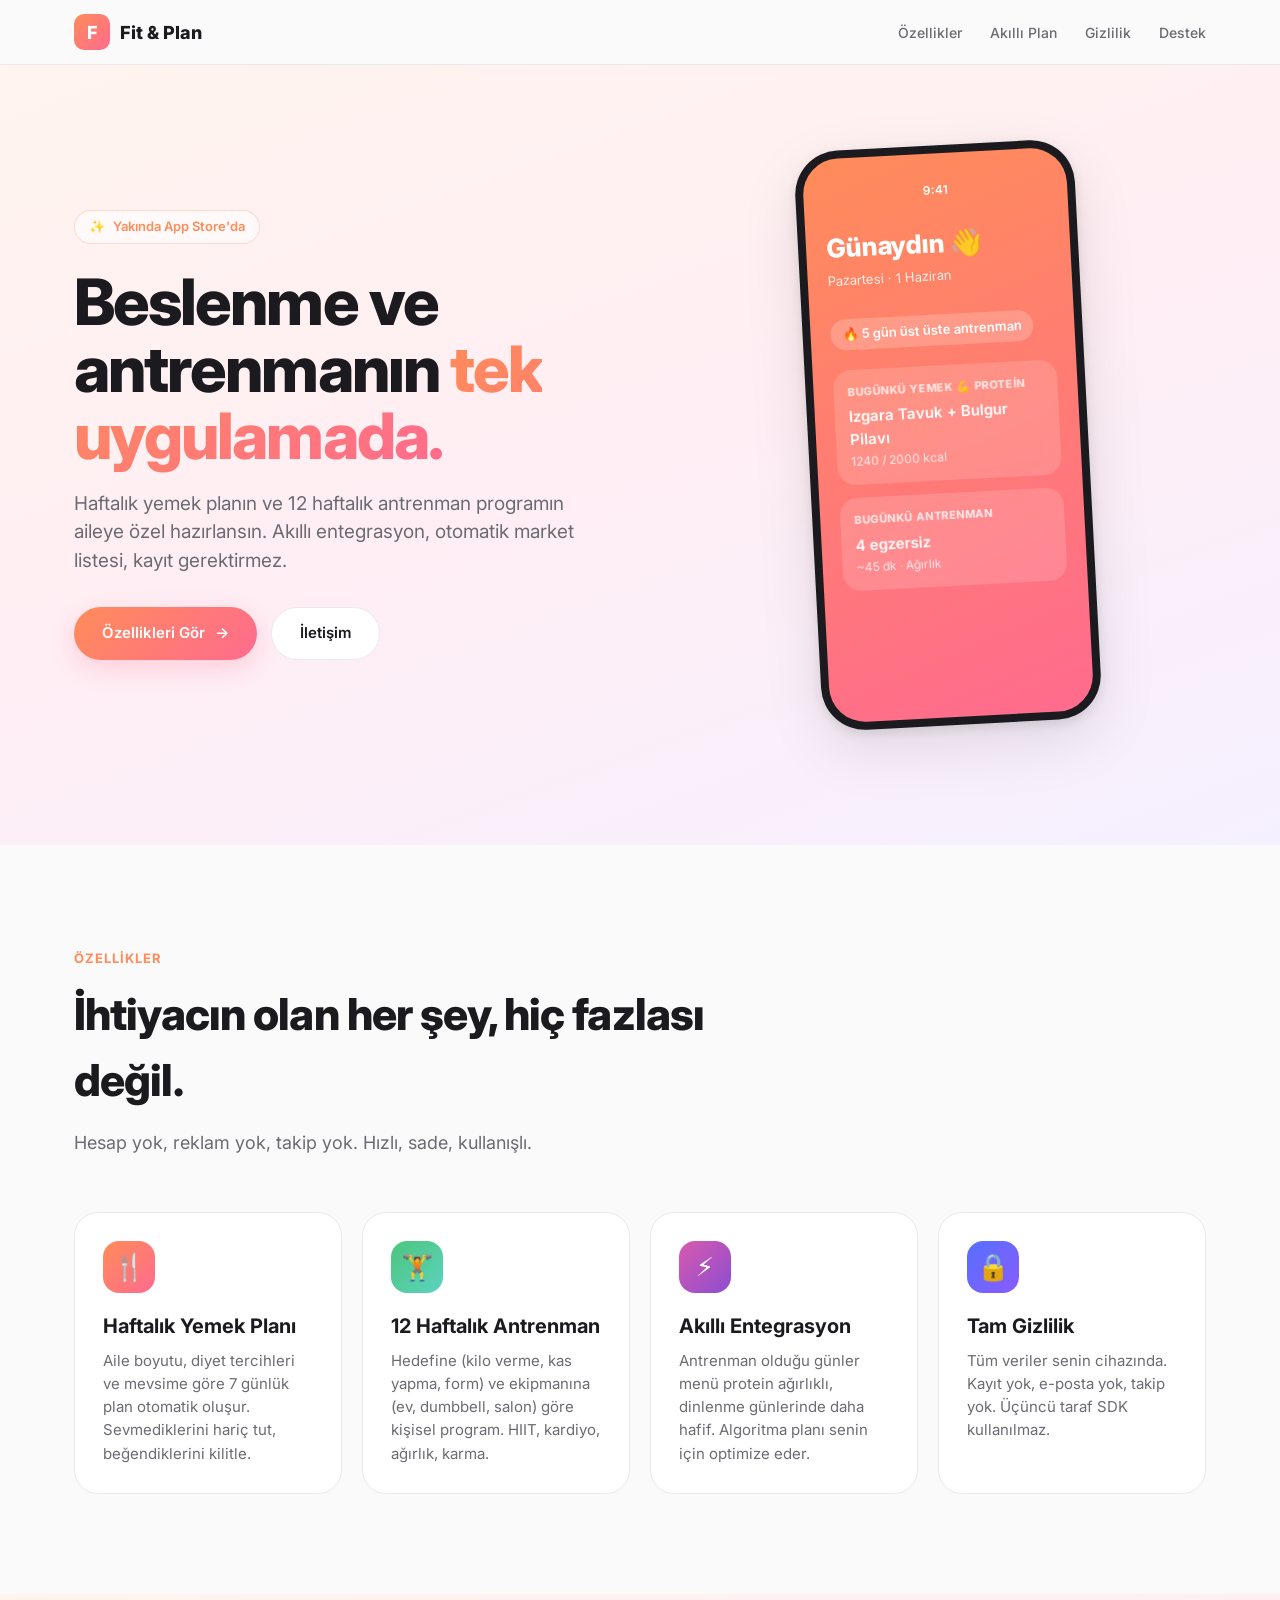
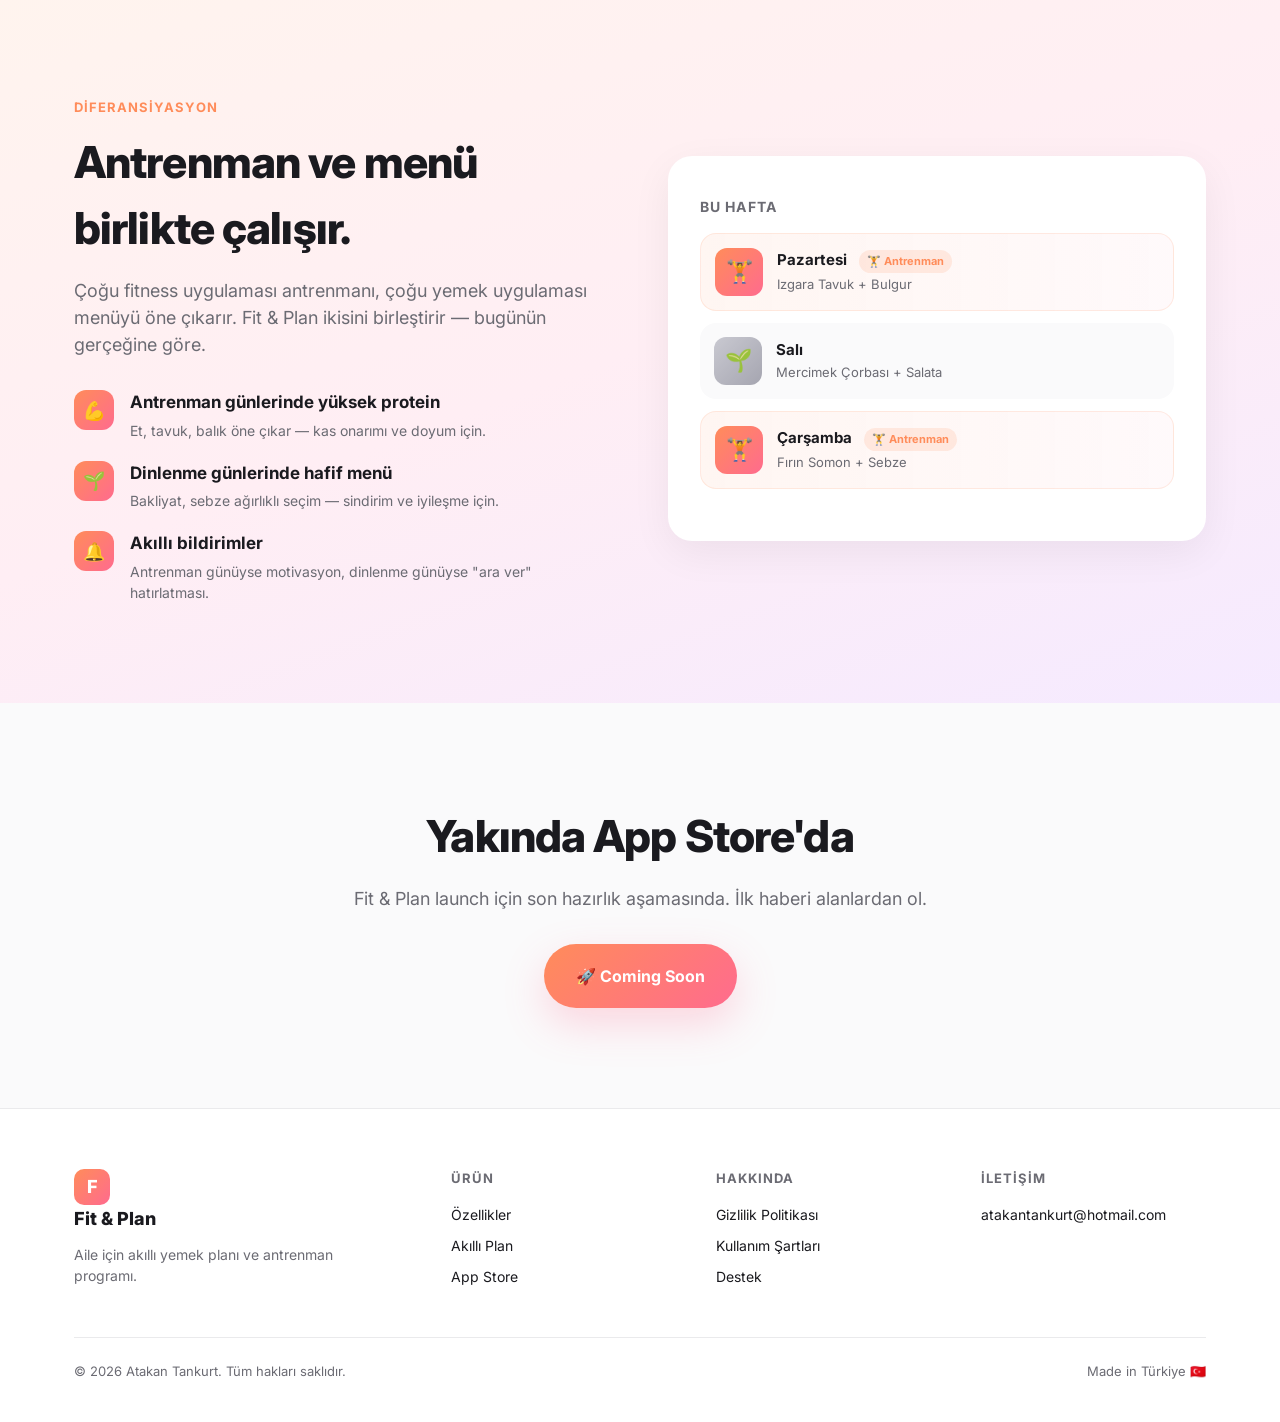
==== index.html @ aa889491 "Add files via upload" ====
<!DOCTYPE html>
<html lang="tr">
<head>
<meta charset="UTF-8" />
<meta name="viewport" content="width=device-width, initial-scale=1.0" />
<meta name="description" content="Fit & Plan — Haftalık yemek planı ve 12 haftalık antrenman programı tek uygulamada. Aileye özel, akıllı, ücretsiz." />
<meta name="theme-color" content="#FF8C5A" />
<title>Fit & Plan — Haftalık Yemek & Antrenman Planı</title>

<!-- Open Graph / sosyal medya -->
<meta property="og:title" content="Fit & Plan — Haftalık Yemek & Antrenman" />
<meta property="og:description" content="Aile için akıllı yemek planı, kişisel 12 haftalık antrenman programı. Ücretsiz, kayıt yok." />
<meta property="og:type" content="website" />

<link rel="preconnect" href="https://fonts.googleapis.com">
<link rel="preconnect" href="https://fonts.gstatic.com" crossorigin>
<link href="https://fonts.googleapis.com/css2?family=Inter:wght@400;500;600;700;800&display=swap" rel="stylesheet">

<style>
    :root {
        --orange-1: #FF8C5A;
        --orange-2: #FF6B8E;
        --green-1: #4DC57C;
        --green-2: #5BD3C0;
        --indigo-1: #5570FF;
        --indigo-2: #8A5BFF;
        --pink-1: #D85AAD;
        --pink-2: #8C4DD1;
        --bg: #FAFAFB;
        --card: #FFFFFF;
        --text: #1A1A1F;
        --text-secondary: #6B6B73;
        --border: #EAEAEC;
        --shadow: 0 12px 40px rgba(0, 0, 0, 0.06);
        --shadow-lg: 0 20px 60px rgba(0, 0, 0, 0.10);
    }

    * { margin: 0; padding: 0; box-sizing: border-box; }

    html { scroll-behavior: smooth; }

    body {
        font-family: 'Inter', -apple-system, BlinkMacSystemFont, 'SF Pro Rounded', system-ui, sans-serif;
        color: var(--text);
        background: var(--bg);
        line-height: 1.5;
        -webkit-font-smoothing: antialiased;
        -moz-osx-font-smoothing: grayscale;
    }

    a { color: inherit; text-decoration: none; }

    .container { max-width: 1180px; margin: 0 auto; padding: 0 24px; }

    /* ============ NAVBAR ============ */
    .navbar {
        position: sticky;
        top: 0;
        background: rgba(250, 250, 251, 0.85);
        backdrop-filter: saturate(180%) blur(20px);
        -webkit-backdrop-filter: saturate(180%) blur(20px);
        z-index: 100;
        border-bottom: 1px solid var(--border);
    }
    .navbar .inner {
        display: flex;
        justify-content: space-between;
        align-items: center;
        height: 64px;
    }
    .logo {
        display: flex;
        align-items: center;
        gap: 10px;
        font-weight: 800;
        font-size: 18px;
    }
    .logo-mark {
        width: 36px; height: 36px;
        border-radius: 10px;
        background: linear-gradient(135deg, var(--orange-1), var(--orange-2));
        display: grid; place-items: center;
        color: white;
        font-size: 18px;
    }
    .nav-links {
        display: flex;
        gap: 28px;
        font-size: 14px;
        font-weight: 500;
        color: var(--text-secondary);
    }
    .nav-links a:hover { color: var(--text); }

    /* ============ HERO ============ */
    .hero {
        padding: 80px 0 120px;
        background: linear-gradient(160deg, #FFF4EE 0%, #FFEEF4 50%, #F5F0FF 100%);
        position: relative;
        overflow: hidden;
    }
    .hero-content {
        display: grid;
        grid-template-columns: 1.1fr 1fr;
        gap: 48px;
        align-items: center;
    }
    .hero-badge {
        display: inline-flex;
        align-items: center;
        gap: 8px;
        padding: 6px 14px;
        background: rgba(255, 255, 255, 0.6);
        border: 1px solid rgba(255, 140, 90, 0.3);
        border-radius: 100px;
        font-size: 13px;
        font-weight: 600;
        color: var(--orange-1);
        margin-bottom: 24px;
    }
    .hero h1 {
        font-size: clamp(38px, 5.5vw, 64px);
        font-weight: 800;
        line-height: 1.05;
        letter-spacing: -0.03em;
        margin-bottom: 20px;
    }
    .hero h1 .gradient-text {
        background: linear-gradient(135deg, var(--orange-1), var(--orange-2));
        -webkit-background-clip: text;
        background-clip: text;
        -webkit-text-fill-color: transparent;
    }
    .hero p.lead {
        font-size: 19px;
        color: var(--text-secondary);
        margin-bottom: 32px;
        max-width: 520px;
    }
    .cta-row {
        display: flex;
        gap: 14px;
        flex-wrap: wrap;
    }
    .btn {
        display: inline-flex;
        align-items: center;
        gap: 10px;
        padding: 14px 28px;
        border-radius: 100px;
        font-weight: 600;
        font-size: 15px;
        border: none;
        cursor: pointer;
        transition: transform 0.2s, box-shadow 0.2s;
    }
    .btn-primary {
        background: linear-gradient(135deg, var(--orange-1), var(--orange-2));
        color: white;
        box-shadow: 0 8px 24px rgba(255, 107, 142, 0.25);
    }
    .btn-primary:hover { transform: translateY(-1px); box-shadow: 0 12px 32px rgba(255, 107, 142, 0.35); }
    .btn-secondary {
        background: white;
        border: 1px solid var(--border);
        color: var(--text);
    }
    .btn-secondary:hover { border-color: var(--text); }

    /* Phone mockup */
    .phone-mockup {
        position: relative;
        display: flex;
        justify-content: center;
        perspective: 1200px;
    }
    .phone {
        width: 280px;
        height: 580px;
        background: #1a1a1f;
        border-radius: 44px;
        padding: 8px;
        box-shadow: var(--shadow-lg), 0 4px 12px rgba(0,0,0,0.1);
        transform: rotate(-3deg);
    }
    .phone-screen {
        background: linear-gradient(160deg, var(--orange-1), var(--orange-2));
        border-radius: 36px;
        height: 100%;
        padding: 28px 20px;
        color: white;
        position: relative;
        overflow: hidden;
    }
    .phone-time {
        text-align: center;
        font-size: 12px;
        font-weight: 600;
        margin-bottom: 24px;
    }
    .phone-greeting {
        font-size: 26px;
        font-weight: 800;
        margin-bottom: 4px;
    }
    .phone-date {
        font-size: 13px;
        opacity: 0.85;
        margin-bottom: 20px;
    }
    .phone-card {
        background: rgba(255,255,255,0.15);
        backdrop-filter: blur(10px);
        border-radius: 18px;
        padding: 14px;
        margin-bottom: 12px;
    }
    .phone-card-title {
        font-size: 11px;
        font-weight: 700;
        opacity: 0.85;
        text-transform: uppercase;
        letter-spacing: 0.05em;
        margin-bottom: 6px;
    }
    .phone-card-content {
        font-size: 15px;
        font-weight: 600;
    }
    .phone-card-sub {
        font-size: 12px;
        opacity: 0.8;
        margin-top: 2px;
    }
    .phone-streak {
        display: inline-flex;
        align-items: center;
        gap: 6px;
        background: rgba(255,255,255,0.2);
        padding: 6px 12px;
        border-radius: 100px;
        font-size: 13px;
        font-weight: 600;
        margin-top: 8px;
    }

    /* ============ FEATURES ============ */
    .features {
        padding: 100px 0;
    }
    .section-eyebrow {
        display: inline-block;
        font-size: 13px;
        font-weight: 700;
        text-transform: uppercase;
        letter-spacing: 0.08em;
        color: var(--orange-1);
        margin-bottom: 12px;
    }
    .section-title {
        font-size: clamp(30px, 4vw, 44px);
        font-weight: 800;
        letter-spacing: -0.02em;
        margin-bottom: 16px;
        max-width: 700px;
    }
    .section-sub {
        font-size: 18px;
        color: var(--text-secondary);
        max-width: 600px;
        margin-bottom: 56px;
    }
    .feature-grid {
        display: grid;
        grid-template-columns: repeat(auto-fit, minmax(260px, 1fr));
        gap: 20px;
    }
    .feature-card {
        background: var(--card);
        border-radius: 24px;
        padding: 28px;
        border: 1px solid var(--border);
        transition: transform 0.2s, box-shadow 0.2s;
    }
    .feature-card:hover {
        transform: translateY(-4px);
        box-shadow: var(--shadow);
    }
    .feature-icon {
        width: 52px; height: 52px;
        border-radius: 16px;
        display: grid; place-items: center;
        font-size: 26px;
        color: white;
        margin-bottom: 18px;
    }
    .feature-icon.meal   { background: linear-gradient(135deg, var(--orange-1), var(--orange-2)); }
    .feature-icon.train  { background: linear-gradient(135deg, var(--green-1), var(--green-2)); }
    .feature-icon.smart  { background: linear-gradient(135deg, var(--pink-1), var(--pink-2)); }
    .feature-icon.priv   { background: linear-gradient(135deg, var(--indigo-1), var(--indigo-2)); }

    .feature-card h3 {
        font-size: 20px;
        font-weight: 700;
        margin-bottom: 8px;
    }
    .feature-card p {
        font-size: 15px;
        color: var(--text-secondary);
        line-height: 1.55;
    }

    /* ============ HIGHLIGHT (smart integration) ============ */
    .highlight {
        padding: 100px 0;
        background: linear-gradient(160deg, #FFF4EE 0%, #FFEEF4 50%, #F5EAFF 100%);
    }
    .highlight-content {
        display: grid;
        grid-template-columns: 1fr 1fr;
        gap: 56px;
        align-items: center;
    }
    .highlight-points {
        display: flex;
        flex-direction: column;
        gap: 20px;
        margin-top: 32px;
    }
    .highlight-point {
        display: flex;
        gap: 16px;
        align-items: flex-start;
    }
    .highlight-point-icon {
        flex-shrink: 0;
        width: 40px; height: 40px;
        border-radius: 12px;
        background: linear-gradient(135deg, var(--orange-1), var(--orange-2));
        display: grid; place-items: center;
        color: white;
        font-size: 18px;
        font-weight: 700;
    }
    .highlight-point h4 {
        font-size: 17px;
        font-weight: 700;
        margin-bottom: 4px;
    }
    .highlight-point p {
        font-size: 14px;
        color: var(--text-secondary);
    }
    .highlight-visual {
        background: white;
        border-radius: 24px;
        padding: 40px 32px;
        box-shadow: var(--shadow);
        position: relative;
    }
    .day-card {
        display: flex;
        gap: 14px;
        align-items: center;
        padding: 14px;
        border-radius: 16px;
        margin-bottom: 12px;
    }
    .day-card.training {
        background: linear-gradient(90deg, rgba(255,140,90,0.08), rgba(255,107,142,0.04));
        border: 1px solid rgba(255,140,90,0.15);
    }
    .day-card.rest {
        background: var(--bg);
    }
    .day-icon {
        width: 48px; height: 48px;
        border-radius: 12px;
        display: grid; place-items: center;
        color: white;
        font-size: 22px;
        flex-shrink: 0;
    }
    .day-icon.training { background: linear-gradient(135deg, var(--orange-1), var(--orange-2)); }
    .day-icon.rest     { background: linear-gradient(135deg, #C9C9D1, #A5A5B0); }
    .day-info { flex: 1; }
    .day-name { font-weight: 700; font-size: 15px; margin-bottom: 2px; }
    .day-meal { font-size: 13px; color: var(--text-secondary); }
    .day-badge {
        display: inline-flex;
        align-items: center;
        gap: 4px;
        font-size: 11px;
        font-weight: 700;
        padding: 3px 8px;
        border-radius: 100px;
        background: rgba(255,140,90,0.15);
        color: var(--orange-1);
        margin-left: 8px;
    }

    /* ============ CTA ============ */
    .cta-section {
        padding: 100px 0;
        text-align: center;
    }
    .cta-section h2 {
        font-size: clamp(30px, 4vw, 44px);
        font-weight: 800;
        letter-spacing: -0.02em;
        margin-bottom: 16px;
    }
    .cta-section p {
        font-size: 18px;
        color: var(--text-secondary);
        margin-bottom: 32px;
    }
    .coming-soon {
        display: inline-block;
        padding: 20px 32px;
        background: linear-gradient(135deg, var(--orange-1), var(--orange-2));
        border-radius: 100px;
        color: white;
        font-weight: 700;
        font-size: 16px;
        box-shadow: 0 16px 40px rgba(255, 107, 142, 0.25);
    }

    /* ============ FOOTER ============ */
    .footer {
        padding: 60px 0 40px;
        border-top: 1px solid var(--border);
        background: white;
    }
    .footer-grid {
        display: grid;
        grid-template-columns: 1.5fr 1fr 1fr 1fr;
        gap: 40px;
        margin-bottom: 40px;
    }
    .footer-col h5 {
        font-size: 13px;
        font-weight: 700;
        text-transform: uppercase;
        letter-spacing: 0.08em;
        color: var(--text-secondary);
        margin-bottom: 16px;
    }
    .footer-col a {
        display: block;
        font-size: 14px;
        color: var(--text);
        margin-bottom: 10px;
        transition: color 0.2s;
    }
    .footer-col a:hover { color: var(--orange-1); }
    .footer-tagline {
        font-size: 14px;
        color: var(--text-secondary);
        max-width: 280px;
        margin-top: 12px;
    }
    .footer-bottom {
        padding-top: 24px;
        border-top: 1px solid var(--border);
        display: flex;
        justify-content: space-between;
        align-items: center;
        font-size: 13px;
        color: var(--text-secondary);
    }

    /* ============ RESPONSIVE ============ */
    @media (max-width: 860px) {
        .hero { padding: 60px 0 80px; }
        .hero-content { grid-template-columns: 1fr; gap: 40px; }
        .phone { transform: rotate(0); }
        .highlight-content { grid-template-columns: 1fr; gap: 40px; }
        .footer-grid { grid-template-columns: 1fr 1fr; gap: 32px; }
        .nav-links { gap: 18px; font-size: 13px; }
    }
    @media (max-width: 480px) {
        .nav-links a:nth-child(1) { display: none; }
        .footer-grid { grid-template-columns: 1fr; }
        .footer-bottom { flex-direction: column; gap: 12px; }
    }
</style>
</head>
<body>

<!-- ============ NAVBAR ============ -->
<nav class="navbar">
    <div class="container inner">
        <a href="/" class="logo">
            <span class="logo-mark">F</span>
            Fit &amp; Plan
        </a>
        <div class="nav-links">
            <a href="#features">Özellikler</a>
            <a href="#smart">Akıllı Plan</a>
            <a href="privacy.html">Gizlilik</a>
            <a href="support.html">Destek</a>
        </div>
    </div>
</nav>

<!-- ============ HERO ============ -->
<section class="hero">
    <div class="container hero-content">
        <div>
            <div class="hero-badge">
                <span>✨</span> Yakında App Store'da
            </div>
            <h1>
                Beslenme ve antrenmanın
                <span class="gradient-text">tek uygulamada.</span>
            </h1>
            <p class="lead">
                Haftalık yemek planın ve 12 haftalık antrenman programın aileye özel hazırlansın. Akıllı entegrasyon, otomatik market listesi, kayıt gerektirmez.
            </p>
            <div class="cta-row">
                <a href="#features" class="btn btn-primary">
                    Özellikleri Gör <span>→</span>
                </a>
                <a href="support.html" class="btn btn-secondary">
                    İletişim
                </a>
            </div>
        </div>
        <div class="phone-mockup">
            <div class="phone">
                <div class="phone-screen">
                    <div class="phone-time">9:41</div>
                    <div class="phone-greeting">Günaydın 👋</div>
                    <div class="phone-date">Pazartesi · 1 Haziran</div>
                    <div class="phone-streak">🔥 5 gün üst üste antrenman</div>

                    <div style="height: 20px;"></div>

                    <div class="phone-card">
                        <div class="phone-card-title">Bugünkü Yemek 💪 Protein</div>
                        <div class="phone-card-content">Izgara Tavuk + Bulgur Pilavı</div>
                        <div class="phone-card-sub">1240 / 2000 kcal</div>
                    </div>
                    <div class="phone-card">
                        <div class="phone-card-title">Bugünkü Antrenman</div>
                        <div class="phone-card-content">4 egzersiz</div>
                        <div class="phone-card-sub">~45 dk · Ağırlık</div>
                    </div>
                </div>
            </div>
        </div>
    </div>
</section>

<!-- ============ FEATURES ============ -->
<section class="features" id="features">
    <div class="container">
        <div class="section-eyebrow">Özellikler</div>
        <h2 class="section-title">İhtiyacın olan her şey, hiç fazlası değil.</h2>
        <p class="section-sub">
            Hesap yok, reklam yok, takip yok. Hızlı, sade, kullanışlı.
        </p>

        <div class="feature-grid">
            <div class="feature-card">
                <div class="feature-icon meal">🍴</div>
                <h3>Haftalık Yemek Planı</h3>
                <p>Aile boyutu, diyet tercihleri ve mevsime göre 7 günlük plan otomatik oluşur. Sevmediklerini hariç tut, beğendiklerini kilitle.</p>
            </div>
            <div class="feature-card">
                <div class="feature-icon train">🏋️</div>
                <h3>12 Haftalık Antrenman</h3>
                <p>Hedefine (kilo verme, kas yapma, form) ve ekipmanına (ev, dumbbell, salon) göre kişisel program. HIIT, kardiyo, ağırlık, karma.</p>
            </div>
            <div class="feature-card">
                <div class="feature-icon smart">⚡</div>
                <h3>Akıllı Entegrasyon</h3>
                <p>Antrenman olduğu günler menü protein ağırlıklı, dinlenme günlerinde daha hafif. Algoritma planı senin için optimize eder.</p>
            </div>
            <div class="feature-card">
                <div class="feature-icon priv">🔒</div>
                <h3>Tam Gizlilik</h3>
                <p>Tüm veriler senin cihazında. Kayıt yok, e-posta yok, takip yok. Üçüncü taraf SDK kullanılmaz.</p>
            </div>
        </div>
    </div>
</section>

<!-- ============ HIGHLIGHT ============ -->
<section class="highlight" id="smart">
    <div class="container highlight-content">
        <div>
            <div class="section-eyebrow">Diferansiyasyon</div>
            <h2 class="section-title">Antrenman ve menü birlikte çalışır.</h2>
            <p class="section-sub" style="margin-bottom: 0;">
                Çoğu fitness uygulaması antrenmanı, çoğu yemek uygulaması menüyü öne çıkarır. Fit &amp; Plan ikisini birleştirir — bugünün gerçeğine göre.
            </p>

            <div class="highlight-points">
                <div class="highlight-point">
                    <div class="highlight-point-icon">💪</div>
                    <div>
                        <h4>Antrenman günlerinde yüksek protein</h4>
                        <p>Et, tavuk, balık öne çıkar — kas onarımı ve doyum için.</p>
                    </div>
                </div>
                <div class="highlight-point">
                    <div class="highlight-point-icon">🌱</div>
                    <div>
                        <h4>Dinlenme günlerinde hafif menü</h4>
                        <p>Bakliyat, sebze ağırlıklı seçim — sindirim ve iyileşme için.</p>
                    </div>
                </div>
                <div class="highlight-point">
                    <div class="highlight-point-icon">🔔</div>
                    <div>
                        <h4>Akıllı bildirimler</h4>
                        <p>Antrenman günüyse motivasyon, dinlenme günüyse "ara ver" hatırlatması.</p>
                    </div>
                </div>
            </div>
        </div>
        <div class="highlight-visual">
            <div style="font-size: 14px; font-weight: 700; color: var(--text-secondary); text-transform: uppercase; letter-spacing: 0.08em; margin-bottom: 16px;">
                Bu hafta
            </div>
            <div class="day-card training">
                <div class="day-icon training">🏋️</div>
                <div class="day-info">
                    <div class="day-name">Pazartesi <span class="day-badge">🏋️ Antrenman</span></div>
                    <div class="day-meal">Izgara Tavuk + Bulgur</div>
                </div>
            </div>
            <div class="day-card rest">
                <div class="day-icon rest">🌱</div>
                <div class="day-info">
                    <div class="day-name">Salı</div>
                    <div class="day-meal">Mercimek Çorbası + Salata</div>
                </div>
            </div>
            <div class="day-card training">
                <div class="day-icon training">🏋️</div>
                <div class="day-info">
                    <div class="day-name">Çarşamba <span class="day-badge">🏋️ Antrenman</span></div>
                    <div class="day-meal">Fırın Somon + Sebze</div>
                </div>
            </div>
        </div>
    </div>
</section>

<!-- ============ CTA ============ -->
<section class="cta-section">
    <div class="container">
        <h2>Yakında App Store'da</h2>
        <p>Fit &amp; Plan launch için son hazırlık aşamasında. İlk haberi alanlardan ol.</p>
        <div class="coming-soon">
            🚀 Coming Soon
        </div>
    </div>
</section>

<!-- ============ FOOTER ============ -->
<footer class="footer">
    <div class="container">
        <div class="footer-grid">
            <div class="footer-col">
                <a href="/" class="logo" style="font-size: 18px;">
                    <span class="logo-mark">F</span>
                    Fit &amp; Plan
                </a>
                <p class="footer-tagline">
                    Aile için akıllı yemek planı ve antrenman programı.
                </p>
            </div>
            <div class="footer-col">
                <h5>Ürün</h5>
                <a href="#features">Özellikler</a>
                <a href="#smart">Akıllı Plan</a>
                <a href="#">App Store</a>
            </div>
            <div class="footer-col">
                <h5>Hakkında</h5>
                <a href="privacy.html">Gizlilik Politikası</a>
                <a href="terms.html">Kullanım Şartları</a>
                <a href="support.html">Destek</a>
            </div>
            <div class="footer-col">
                <h5>İletişim</h5>
                <a href="mailto:atakantankurt@hotmail.com">atakantankurt@hotmail.com</a>
            </div>
        </div>
        <div class="footer-bottom">
            <div>© 2026 Atakan Tankurt. Tüm hakları saklıdır.</div>
            <div>Made in Türkiye 🇹🇷</div>
        </div>
    </div>
</footer>

</body>
</html>
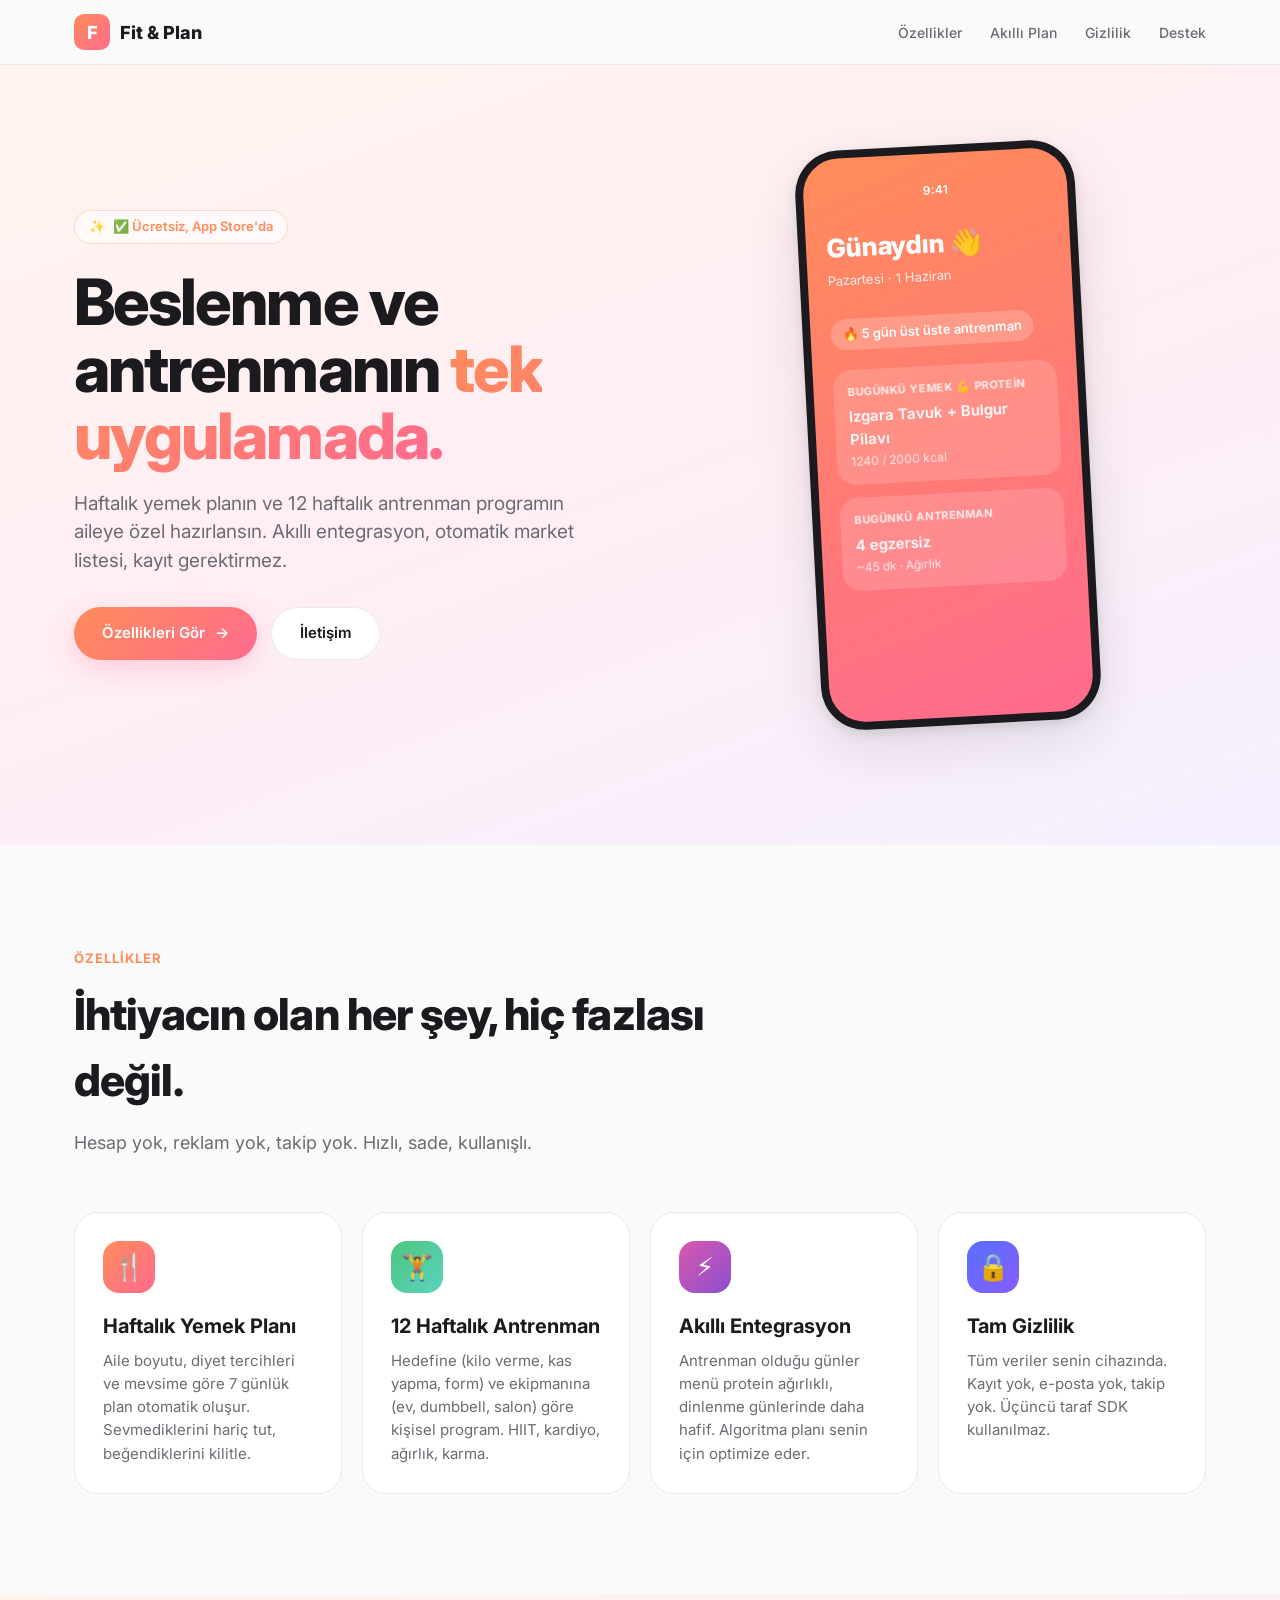
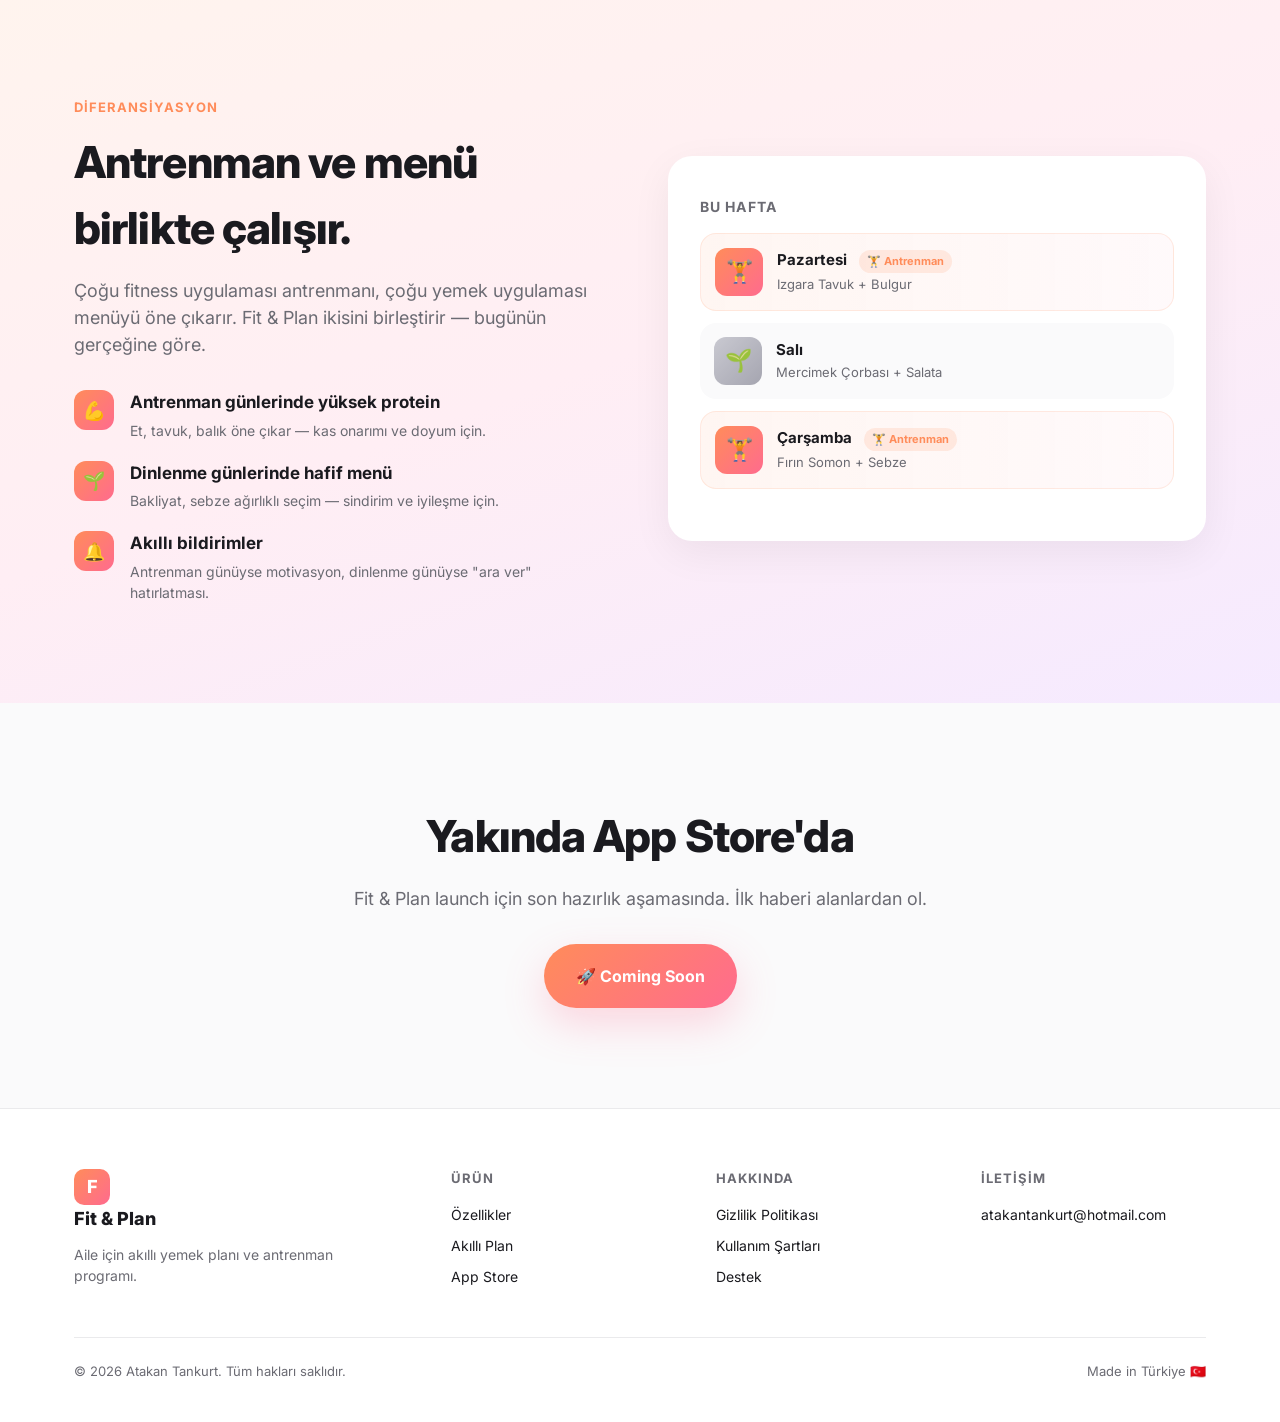
==== commit c4f638a8: "Update index.html" ====
--- a/index.html
+++ b/index.html
@@ -509,7 +509,7 @@
     <div class="container hero-content">
         <div>
             <div class="hero-badge">
-                <span>✨</span> Yakında App Store'da
+                <span>✨</span> ✅ Ücretsiz, App Store'da
             </div>
             <h1>
                 Beslenme ve antrenmanın
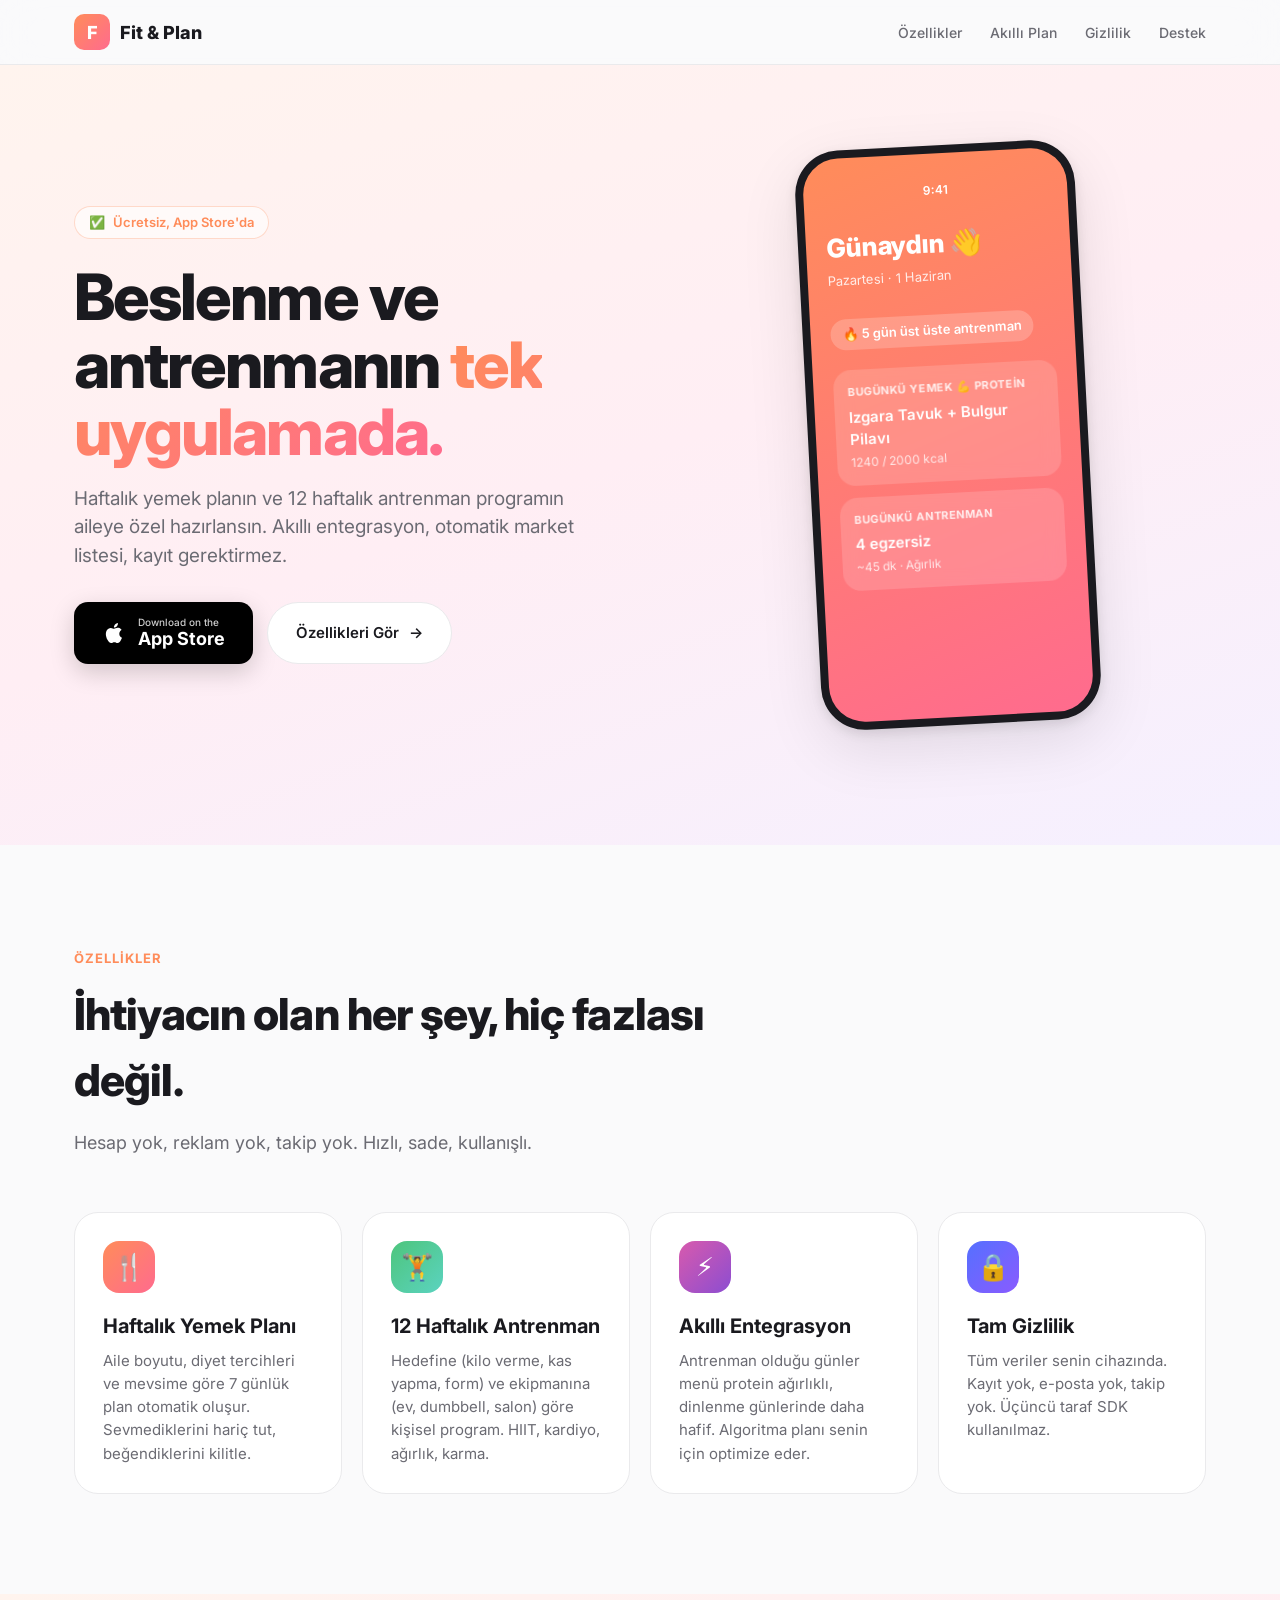
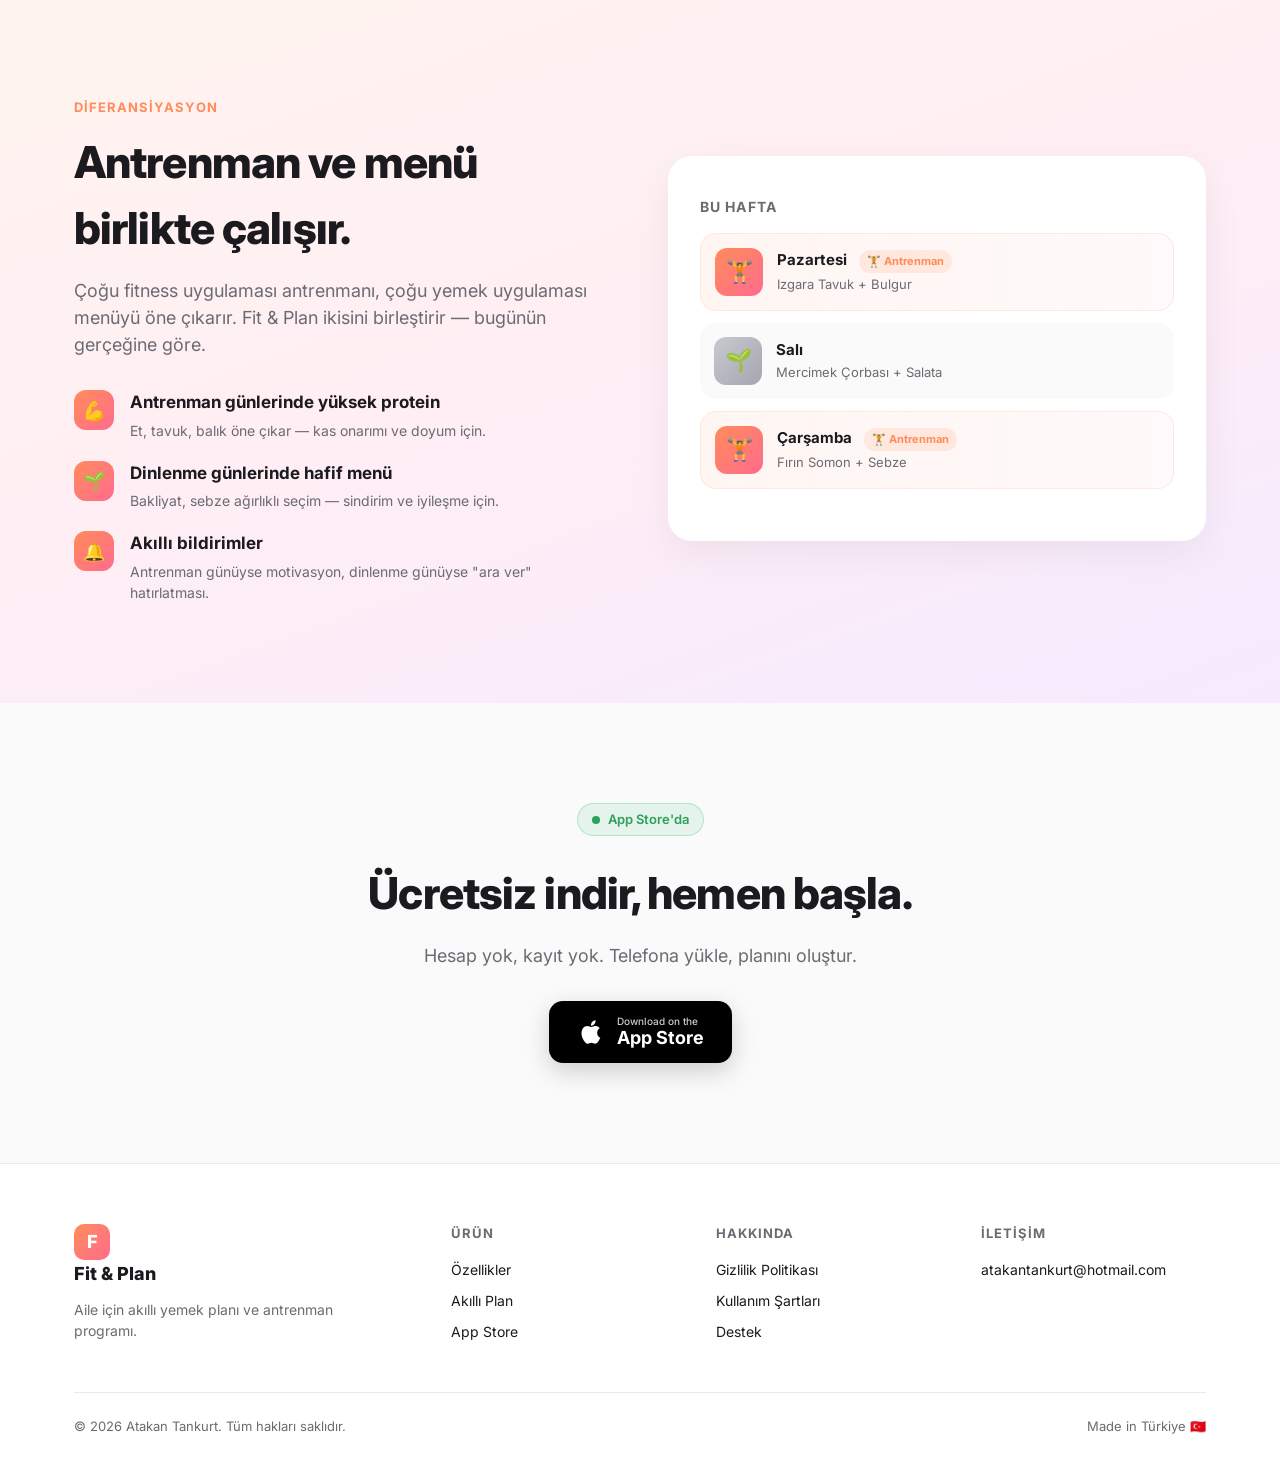
==== commit 1cf31efd: "Add files via upload" ====
--- a/index.html
+++ b/index.html
@@ -415,15 +415,47 @@
         color: var(--text-secondary);
         margin-bottom: 32px;
     }
-    .coming-soon {
-        display: inline-block;
-        padding: 20px 32px;
-        background: linear-gradient(135deg, var(--orange-1), var(--orange-2));
+    .appstore-btn {
+        display: inline-flex;
+        align-items: center;
+        gap: 12px;
+        padding: 14px 28px;
+        background: #000;
+        border-radius: 14px;
+        color: white;
+        font-weight: 600;
+        font-size: 15px;
+        text-decoration: none;
+        transition: transform 0.2s, box-shadow 0.2s;
+        box-shadow: 0 8px 24px rgba(0,0,0,0.18);
+    }
+    .appstore-btn:hover { transform: translateY(-2px); box-shadow: 0 14px 32px rgba(0,0,0,0.22); }
+    .appstore-btn svg { flex-shrink: 0; }
+    .appstore-btn-label { display: flex; flex-direction: column; line-height: 1.2; text-align: left; }
+    .appstore-btn-label span:first-child { font-size: 10px; font-weight: 500; opacity: 0.8; }
+    .appstore-btn-label span:last-child { font-size: 18px; font-weight: 700; }
+    .live-badge {
+        display: inline-flex;
+        align-items: center;
+        gap: 8px;
+        padding: 6px 14px;
+        background: rgba(77, 197, 124, 0.12);
+        border: 1px solid rgba(77, 197, 124, 0.35);
         border-radius: 100px;
-        color: white;
-        font-weight: 700;
-        font-size: 16px;
-        box-shadow: 0 16px 40px rgba(255, 107, 142, 0.25);
+        font-size: 13px;
+        font-weight: 600;
+        color: #2ea05a;
+        margin-bottom: 24px;
+    }
+    .live-dot {
+        width: 8px; height: 8px;
+        background: #2ea05a;
+        border-radius: 50%;
+        animation: pulse 2s infinite;
+    }
+    @keyframes pulse {
+        0%, 100% { opacity: 1; transform: scale(1); }
+        50% { opacity: 0.5; transform: scale(0.8); }
     }
 
     /* ============ FOOTER ============ */
@@ -509,7 +541,7 @@
     <div class="container hero-content">
         <div>
             <div class="hero-badge">
-                <span>✨</span> ✅ Ücretsiz, App Store'da
+                <span>✅</span> Ücretsiz, App Store'da
             </div>
             <h1>
                 Beslenme ve antrenmanın
@@ -519,11 +551,15 @@
                 Haftalık yemek planın ve 12 haftalık antrenman programın aileye özel hazırlansın. Akıllı entegrasyon, otomatik market listesi, kayıt gerektirmez.
             </p>
             <div class="cta-row">
-                <a href="#features" class="btn btn-primary">
+                <a href="https://apps.apple.com/app/fit-plan/id6776252728" class="appstore-btn" target="_blank" rel="noopener">
+                    <svg width="24" height="24" viewBox="0 0 24 24" fill="white"><path d="M18.71 19.5c-.83 1.24-1.71 2.45-3.05 2.47-1.34.03-1.77-.79-3.29-.79-1.53 0-2 .77-3.27.82-1.31.05-2.3-1.32-3.14-2.53C4.25 17 2.94 12.45 4.7 9.39c.87-1.52 2.43-2.48 4.12-2.51 1.28-.02 2.5.87 3.29.87.78 0 2.26-1.07 3.8-.91.65.03 2.47.26 3.64 1.98l-.09.06c-.22.14-2.18 1.3-2.16 3.88.03 3.02 2.65 4.03 2.68 4.04l-.07.2zM13 3.5c.73-.83 1.94-1.46 2.94-1.5.13 1.17-.34 2.35-1.04 3.19-.69.85-1.83 1.51-2.95 1.42-.15-1.15.41-2.35 1.05-3.11z"/></svg>
+                    <div class="appstore-btn-label">
+                        <span>Download on the</span>
+                        <span>App Store</span>
+                    </div>
+                </a>
+                <a href="#features" class="btn btn-secondary">
                     Özellikleri Gör <span>→</span>
-                </a>
-                <a href="support.html" class="btn btn-secondary">
-                    İletişim
                 </a>
             </div>
         </div>
@@ -653,11 +689,19 @@
 <!-- ============ CTA ============ -->
 <section class="cta-section">
     <div class="container">
-        <h2>Yakında App Store'da</h2>
-        <p>Fit &amp; Plan launch için son hazırlık aşamasında. İlk haberi alanlardan ol.</p>
-        <div class="coming-soon">
-            🚀 Coming Soon
-        </div>
+        <div class="live-badge">
+            <div class="live-dot"></div>
+            App Store'da
+        </div>
+        <h2>Ücretsiz indir, hemen başla.</h2>
+        <p>Hesap yok, kayıt yok. Telefona yükle, planını oluştur.</p>
+        <a href="https://apps.apple.com/app/fit-plan/id6776252728" class="appstore-btn" target="_blank" rel="noopener" style="margin: 0 auto;">
+            <svg width="28" height="28" viewBox="0 0 24 24" fill="white"><path d="M18.71 19.5c-.83 1.24-1.71 2.45-3.05 2.47-1.34.03-1.77-.79-3.29-.79-1.53 0-2 .77-3.27.82-1.31.05-2.3-1.32-3.14-2.53C4.25 17 2.94 12.45 4.7 9.39c.87-1.52 2.43-2.48 4.12-2.51 1.28-.02 2.5.87 3.29.87.78 0 2.26-1.07 3.8-.91.65.03 2.47.26 3.64 1.98l-.09.06c-.22.14-2.18 1.3-2.16 3.88.03 3.02 2.65 4.03 2.68 4.04l-.07.2zM13 3.5c.73-.83 1.94-1.46 2.94-1.5.13 1.17-.34 2.35-1.04 3.19-.69.85-1.83 1.51-2.95 1.42-.15-1.15.41-2.35 1.05-3.11z"/></svg>
+            <div class="appstore-btn-label">
+                <span>Download on the</span>
+                <span>App Store</span>
+            </div>
+        </a>
     </div>
 </section>
 
@@ -678,7 +722,7 @@
                 <h5>Ürün</h5>
                 <a href="#features">Özellikler</a>
                 <a href="#smart">Akıllı Plan</a>
-                <a href="#">App Store</a>
+                <a href="https://apps.apple.com/app/fit-plan/id6776252728" target="_blank" rel="noopener">App Store</a>
             </div>
             <div class="footer-col">
                 <h5>Hakkında</h5>
